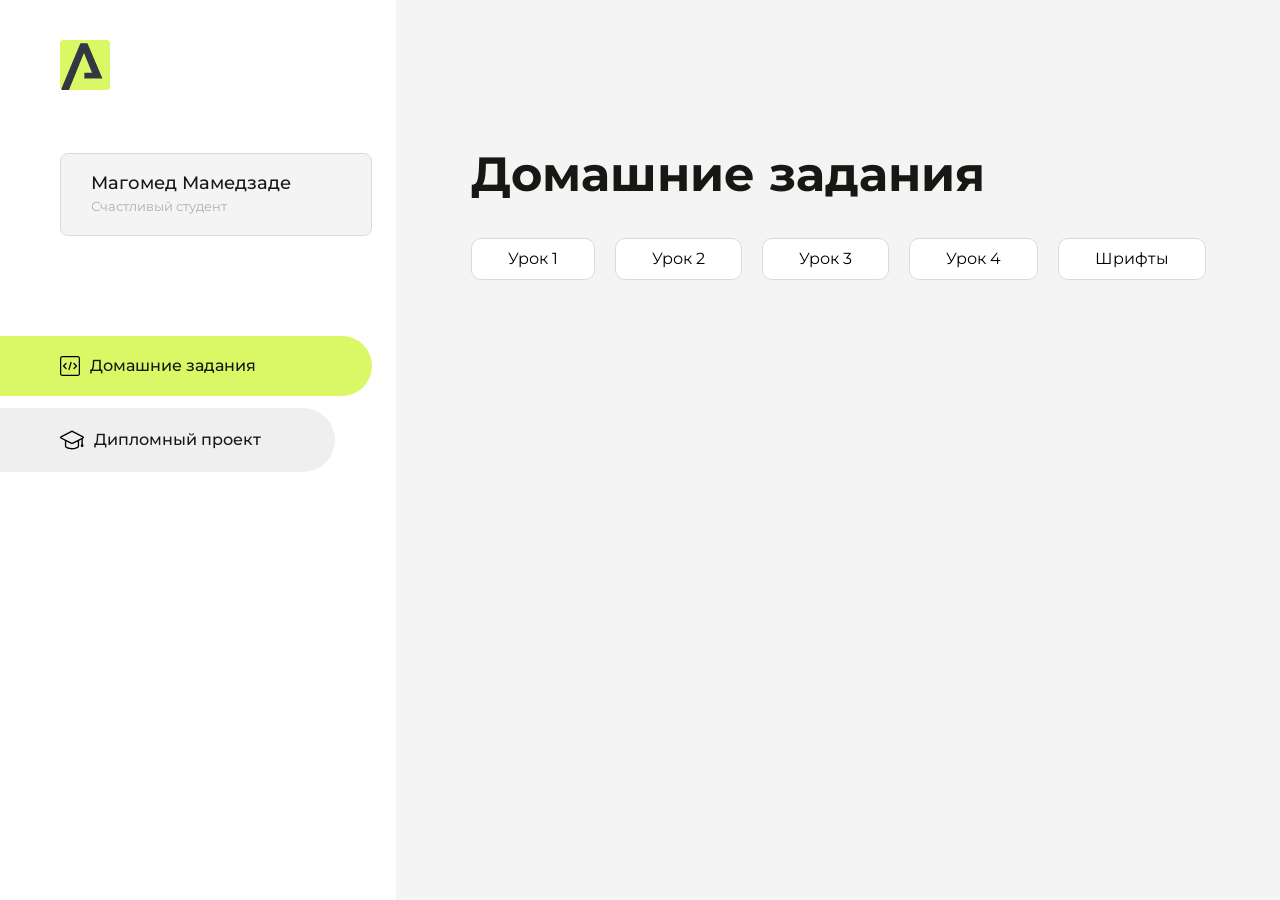
==== index.html @ 8151aec9 "Update index.html" ====
<!DOCTYPE html>
<html lang="en">
<head>
    <meta charset="UTF-8">
    <meta name="viewport" content="width=device-width, initial-scale=1.0">
    <title>Домашняя работа</title>
    <link rel="shortcut icon" href="src/logo.ico" type="image/x-icon">
    <link rel="preconnect" href="https://fonts.googleapis.com">
    <link rel="preconnect" href="https://fonts.gstatic.com" crossorigin>
    <link href="https://fonts.googleapis.com/css2?family=Montserrat:wght@400;500;700&family=Rubik:wght@500&display=swap"
          rel="stylesheet">
    <link rel="stylesheet" href="src/style.css">
</head>
<body id="body">
<div class="overlay" id="overlay"></div>
<div class="layout">
    <div class="burger" id="burger">
        <svg viewBox="0 0 24 24" fill="none" xmlns="http://www.w3.org/2000/svg">
            <g id="SVGRepo_bgCarrier" stroke-width="0"></g>
            <g id="SVGRepo_tracerCarrier" stroke-linecap="round" stroke-linejoin="round"></g>
            <g id="SVGRepo_iconCarrier">
                <path d="M4 18L20 18" stroke="#DAF765" stroke-width="2" stroke-linecap="round"></path>
                <path d="M4 12L20 12" stroke="#DAF765" stroke-width="2" stroke-linecap="round"></path>
                <path d="M4 6L20 6" stroke="#DAF765" stroke-width="2" stroke-linecap="round"></path>
            </g>
        </svg>
    </div>
    <aside class="sidebar" id="sidebar">
        <div class="sidebar__inner">
            <div class="logo">
                <svg width="50" height="50" viewBox="0 0 50 50" fill="none" xmlns="http://www.w3.org/2000/svg">
                    <g clip-path="url(#clip0_513_74730)">
                        <path d="M46.17 -0.257004H3.83C1.57281 -0.257004 -0.257 1.57281 -0.257 3.83V46.17C-0.257 48.4272 1.57281 50.257 3.83 50.257H46.17C48.4272 50.257 50.257 48.4272 50.257 46.17V3.83C50.257 1.57281 48.4272 -0.257004 46.17 -0.257004Z"
                              fill="#DAF765"/>
                        <path d="M24.375 38.4H42.461L27.441 3.1585H20.4355C20.4355 3.1585 6.7895 35.881 1.1945 49.294C2.015 50.0275 3.0945 50.257 3.6945 50.257H8.8445L23.954 13.07L32.0465 32.8285H24.375V38.4Z"
                              fill="#323843"/>
                    </g>
                    <defs>
                        <clipPath id="clip0_513_74730">
                            <rect width="50" height="50" fill="white"/>
                        </clipPath>
                    </defs>
                </svg>
            </div>
            <div class="sidebar__user">
                <div class="sidebar__name">Магомед Мамедзаде</div>
                <div class="sidebar__text">Счастливый студент</div>
            </div>
            <div class="sidebar__tabs">
                <div class="sidebar__item">
                    <button class="sidebar__button active" id="tasks">
                        <svg xmlns="http://www.w3.org/2000/svg" width="20" height="20" viewBox="0 0 20 20" fill="none">
                            <g clip-path="url(#clip0_704_74543)">
                                <path d="M17.7083 20H2.29167C1.0275 20 0 18.9725 0 17.7083V2.29167C0 1.0275 1.0275 0 2.29167 0H17.7083C18.9725 0 20 1.0275 20 2.29167V17.7083C20 18.9725 18.9725 20 17.7083 20ZM2.29167 1.25C1.7175 1.25 1.25 1.7175 1.25 2.29167V17.7083C1.25 18.2825 1.7175 18.75 2.29167 18.75H17.7083C18.2825 18.75 18.75 18.2825 18.75 17.7083V2.29167C18.75 1.7175 18.2825 1.25 17.7083 1.25H2.29167Z"
                                      fill="black"/>
                                <path d="M6.04167 13.125C5.88167 13.125 5.72167 13.0642 5.6 12.9417L3.1 10.4417C2.85583 10.1975 2.85583 9.80167 3.1 9.5575L5.6 7.0575C5.84417 6.81333 6.24 6.81333 6.48417 7.0575C6.72833 7.30167 6.72833 7.6975 6.48417 7.94167L4.42583 10L6.48417 12.0583C6.72833 12.3025 6.72833 12.6983 6.48417 12.9425C6.36167 13.0642 6.20167 13.125 6.04167 13.125Z"
                                      fill="black"/>
                                <path d="M8.95833 14.1667C8.9 14.1667 8.84 14.1583 8.78167 14.1417C8.45083 14.0442 8.26083 13.6967 8.35833 13.3658L10.4417 6.28251C10.5392 5.95084 10.8892 5.76417 11.2175 5.85917C11.5483 5.95667 11.7383 6.30417 11.6408 6.63501L9.5575 13.7183C9.47833 13.9908 9.22833 14.1667 8.95833 14.1667Z"
                                      fill="black"/>
                                <path d="M13.9583 13.125C13.7983 13.125 13.6383 13.0642 13.5167 12.9417C13.2725 12.6975 13.2725 12.3017 13.5167 12.0575L15.575 9.99916L13.5167 7.94083C13.2725 7.69666 13.2725 7.30083 13.5167 7.05666C13.7608 6.81249 14.1567 6.81249 14.4008 7.05666L16.9008 9.55666C17.145 9.80083 17.145 10.1967 16.9008 10.4408L14.4008 12.9408C14.2783 13.0642 14.1183 13.125 13.9583 13.125Z"
                                      fill="black"/>
                            </g>
                            <defs>
                                <clipPath id="clip0_704_74543">
                                    <rect width="20" height="20" fill="white"/>
                                </clipPath>
                            </defs>
                        </svg>
                        <span>Домашние задания</span></button>
                </div>
                <div class="sidebar__item">
                    <button class="sidebar__button" id="diplom">
                        <svg xmlns="http://www.w3.org/2000/svg" width="24" height="24" viewBox="0 0 24 24" fill="none">
                            <g clip-path="url(#clip0_704_74553)">
                                <path d="M23.2628 10.5971C23.7176 10.365 24 9.90375 24 9.39337C24 8.883 23.7176 8.42175 23.2628 8.18962L12.6135 2.75362C12.2291 2.55824 11.7705 2.55787 11.3854 2.75399L0.736875 8.19C0.282375 8.42175 0 8.883 0 9.39337C0 9.90375 0.282375 10.365 0.736875 10.5971L4.89038 12.7177V18.2074C4.89038 19.8154 8.412 21.393 12 21.393C15.5884 21.393 19.1096 19.815 19.1096 18.2074V12.7174L21.4609 11.517V15.8017L20.901 17.2305C20.7409 17.6389 20.7934 18.0994 21.0405 18.4616C21.2876 18.8246 21.6979 19.041 22.1366 19.041C22.5754 19.041 22.9852 18.8246 23.2324 18.462C23.4795 18.099 23.532 17.6385 23.3719 17.2301L22.8124 15.8021V10.827L23.2628 10.5971ZM17.7623 18.1721C17.6198 18.6375 15.3491 20.0419 12 20.0419C8.65088 20.0419 6.38025 18.6375 6.2415 18.2074V12.3037L6.23887 12.3019C6.23812 12.057 6.1065 11.8207 5.87325 11.7019L1.3515 9.39337L12 3.95737L22.6489 9.39337L12 14.8294L5.87325 11.7019C5.54063 11.5331 4.6695 11.6674 4.5 12C4.33012 12.3322 4.55813 12.5479 4.89038 12.7177L11.3857 16.0331C11.5781 16.1314 11.7889 16.1805 12 16.1805C12.2107 16.1805 12.4222 16.1314 12.6146 16.0331L17.7593 13.407L17.7623 18.1721Z"
                                      fill="black"/>
                            </g>
                            <defs>
                                <clipPath id="clip0_704_74553">
                                    <rect width="24" height="24" fill="white"/>
                                </clipPath>
                            </defs>
                        </svg>
                        <span>Дипломный проект</span></button>
                </div>
            </div>
        </div>

    </aside>
    <div class="content">
        <div class="container">
            <div class="content__block" id="tasksBlock">
                <div class="content__title">Домашние задания</div>
                <ul class="content__list">
                    <li class="content__list-item">
                        <a href="First project/index.html">Урок 1</a>
                    </li>
                     <li class="content__list-item">
                        <a href="Статья(практика)/index.html">Урок 2</a>
                    </li>
                    <li class="content__list-item">
                        <a href="Homework (tables)/index.html">Урок 3</a>
                    </li>
                     <li class="content__list-item">
                        <a href="Практика по формам/index.html">Урок 4</a>
                    </li>
                    <li class="content__list-item">
                        <a href="Шрифты/index.html">Шрифты</a>
                    </li>
                </ul>
            </div>
            <div class="content__block hidden" id="diplomBlock">
                <div class="content__title">Дипломный проект</div>
                <div class="content__list-diplom">
                    <a href="ПАПКА-С-НОМЕРОМ-УРОКА">Ссылка на ДЗ</a>
                </div>
                <div class="content__decor">
                    <div class="content__decor-text">Давай проверим, чему ты научился!</div>
                    <div class="content__decor-img">
                        <img src="src/decor.png" alt="decor">
                    </div>
                </div>
            </div>
        </div>
    </div>
</div>
<script src="src/index.js"></script>
</body>
</html>
---- src/style.css ----
*{padding: 0;margin: 0;border: 0;}
*,*:before,*:after{-webkit-box-sizing: border-box;box-sizing: border-box;}
:focus,:active{outline: none;}
a:focus,a:active{outline: none;}
nav,footer,header,aside{display: block;}
html,body{
    height:100%;width:100%;
    font-size:100%;line-height:1;-ms-text-size-adjust:100%;-moz-text-size-adjust:100%;-webkit-text-size-adjust:100%;}
input,button,textarea{font-family:inherit;}
input::-ms-clear{display: none;}
button{cursor: pointer;}
button::-moz-focus-inner{padding:0;border:0;}
a,a:visited{text-decoration: none;}
a:hover{text-decoration: none;}
ul li{list-style: none;}
img{vertical-align: top;}
h1,h2,h3,h4,h5,h6{font-size:inherit;font-weight: inherit;}
a{color:inherit;}



body {
    font-family: "Montserrat",SansSerif;
    color: black;
}

body.overflow {
    overflow: hidden;
}



.layout {
    display: -webkit-box;
    display: -ms-flexbox;
    display: flex;
    min-height: 100vh;
}

.sidebar {
    padding: 40px 24px 40px 0;
    -ms-flex-negative: 0;
    flex-shrink: 0;
    background-color: white;
}



.content {
    -webkit-box-flex: 1;
    -ms-flex-positive: 1;
    flex-grow: 1;
    background-color: #F4F4F4;
}

.container {
    display: -webkit-box;
    display: -ms-flexbox;
    display: flex;
    -webkit-box-orient: vertical;
    -webkit-box-direction: normal;
    -ms-flex-direction: column;
    flex-direction: column;
    -webkit-box-pack: center;
    -ms-flex-pack: center;
    justify-content: center;
    -webkit-box-align: center;
    -ms-flex-align: center;
    align-items: center;
    padding: 150px 60px 80px 60px;
}


.logo {
    margin-left: 60px;
    margin-bottom: 60px;
}

.sidebar__user {
    background-color: #F4F4F4;
    padding: 20px 30px;
    margin-left: 60px;
    margin-bottom: 100px;
    border-radius: 8px;
    border: 1px solid #DADEC9;
}

.sidebar__name {
    color:#161814;
    font-size: 18px;
    font-weight: 500;
    margin-bottom: 6px;
}

.sidebar__text {
    color: #AFB1A7;
    font-size: 13px;
    font-weight: 400;
    line-height: 130%; /* 16.9px */
}

.sidebar__item {
    width: 372px;
}

.sidebar__button {
    display: -webkit-box;
    display: -ms-flexbox;
    display: flex;
    -webkit-box-align: center;
    -ms-flex-align: center;
    align-items: center;
    gap: 10px;
    padding: 20px 60px;
    margin-bottom: 12px;
    border-radius: 0px 100px 100px 0px;
    -webkit-transition: all .5s;
    -o-transition: all .5s;
    transition: all .5s;
    cursor: pointer;
    width: 90%;
    color:#161814;
    font-size: 16px;
    font-weight: 500;
}

.sidebar__button.active , .sidebar__button:hover {
    width: 100%;
    background-color: #DAF765;
}


.content__title {
    color: #161814;
    font-size: 48px;
    font-weight: 700;
    margin-bottom: 40px;
}

.content__list {
    display: -webkit-box;
    display: -ms-flexbox;
    display: flex;
    -webkit-box-align: center;
    -ms-flex-align: center;
    align-items: center;
    -ms-flex-wrap: wrap;
    flex-wrap: wrap;
    gap: 20px;
}



.content__list-item  {
    cursor: pointer;
    padding: 12px 18px;
    background-color: #fff;
    border-radius: 10px;
    border: 1px solid #DADEC9;
    -webkit-transition: all .3s;
    -o-transition: all .3s;
    transition: all .3s;
}

.content__list-item:hover,.content__list-diplom:hover {
    background-color: #AFB1A7;
}

li a {
    padding: 12px 18px;

}


.content__list-diplom {
    -webkit-transition: all .3s;
    -o-transition: all .3s;
    transition: all .3s;
    display: inline-block;
    padding: 12px 18px;
    background-color: #fff;
    border-radius: 10px;
    border: 1px solid #DADEC9;
}

.content__decor {
    display: -webkit-box;
    display: -ms-flexbox;
    display: flex;
    -webkit-box-align: center;
    -ms-flex-align: center;
    align-items: center;
}

.content__decor-text {
    color:#BEDD44;
    font-size: 36px;
    font-weight: 700;
    line-height: 110%; /* 39.6px */
}

.content__block {
    max-width: 1200px;
}

.content__block.hidden {
    display: none;
}

.content__decor-img img{
    width: 100%;
}

.burger {
    display: none;
    padding: 5px;
    position: fixed;
    top: 3%;
    right: 7%;
    width: 40px;
    height: 40px;
    background-color: #161814;
    border-radius: 50%;
    z-index: 10;
    border: 1px solid #DAF765;
}

@media (max-width: 768px) {
    .burger {
        display: block;
    }

    .sidebar {
        -webkit-transition: all .3s;
        -o-transition: all .3s;
        transition: all .3s;
        -webkit-transform: translateX(-100%);
        -ms-transform: translateX(-100%);
        transform: translateX(-100%);
        position: fixed;
        top: 0;
        left: 0;
        bottom: 0;
        z-index: 5;
    }

    .sidebar.show {
        -webkit-transform: translateX(0%);
        -ms-transform: translateX(0%);
        transform: translateX(0%);
    }

    .overlay {
        opacity: 0;
        pointer-events: none;
        -webkit-transition: all .3s;
        -o-transition: all .3s;
        transition: all .3s;
        position: absolute;
        top: 0;
        right: 0;
        left: 0;
        bottom: 0;
        z-index: 3;
        background-color: #000000e0;
    }

    .overlay.show {
        opacity: 1;
        pointer-events: all;
    }

    .container {
        padding: 40px 20px;
        min-height: 100%;
    }

    .content__decor {
        margin-top: 20px;
        -webkit-box-orient: vertical;
        -webkit-box-direction: normal;
        -ms-flex-direction: column;
        flex-direction: column;
    }
}

@media (max-width: 400px) {
    .sidebar__user {
        margin-left: 0;
    }
}
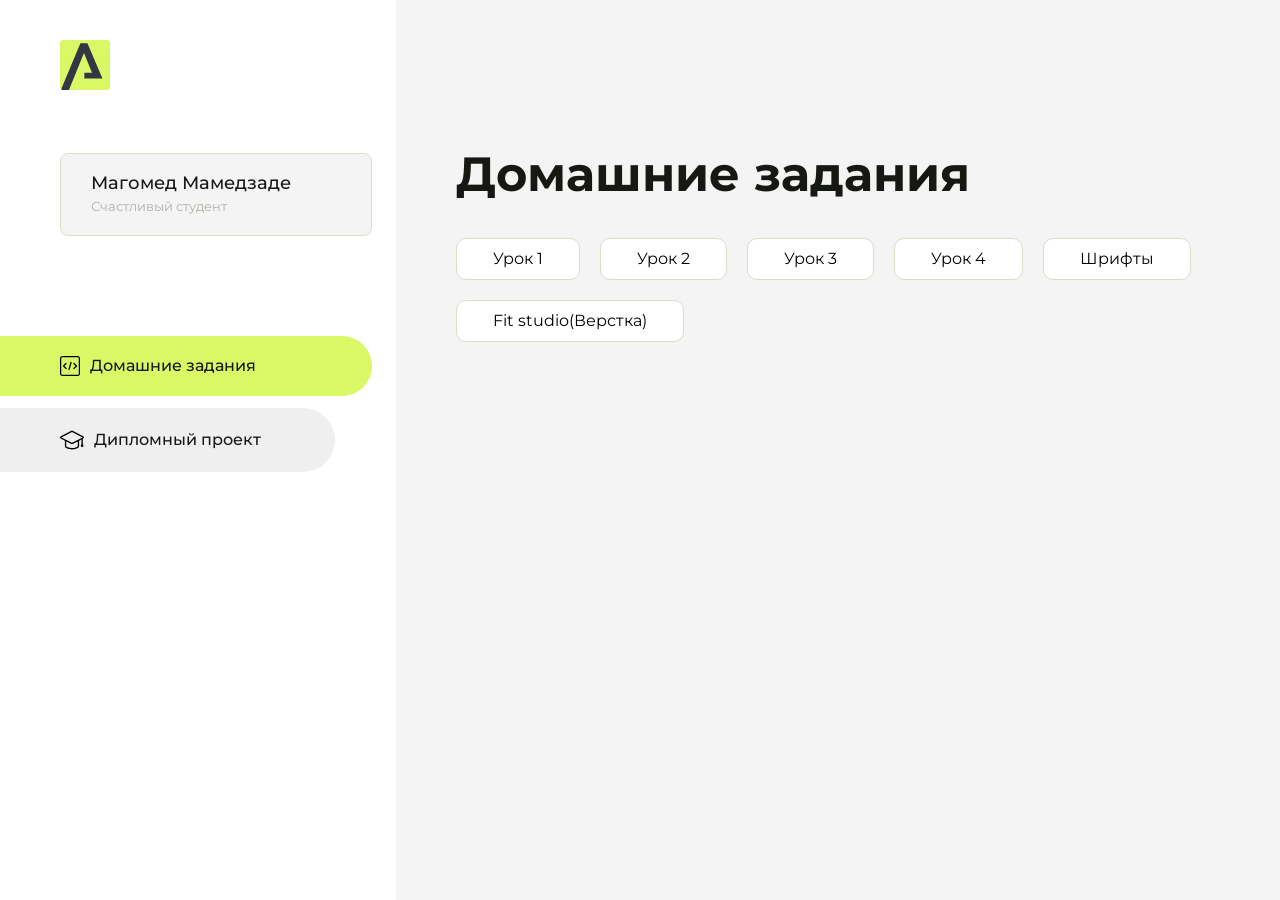
==== commit 3760efa9: "Update tasks list in index.html Added a new link for 'Fit studio(Верстка)' in the tasks list." ====
--- a/index.html
+++ b/index.html
@@ -107,6 +107,9 @@
                     <li class="content__list-item">
                         <a href="Шрифты/index.html">Шрифты</a>
                     </li>
+                    <li class="content__list-item">
+                        <a href="Fit studio(Верстка)/index.html">Fit studio(Верстка)</a>
+                    </li>
                 </ul>
             </div>
             <div class="content__block hidden" id="diplomBlock">
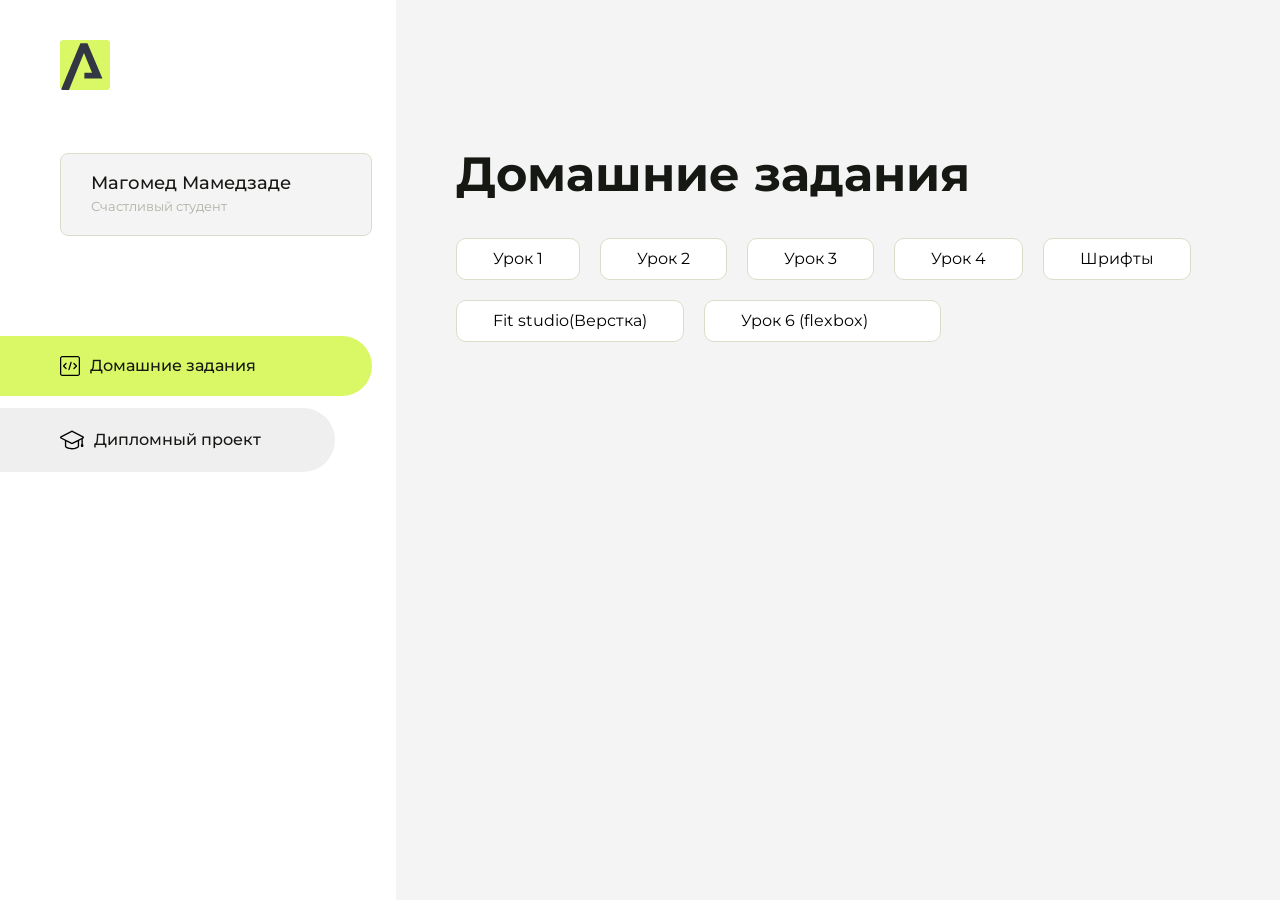
==== commit 22111dfa: "Update index.html" ====
--- a/index.html
+++ b/index.html
@@ -110,6 +110,9 @@
                     <li class="content__list-item">
                         <a href="Fit studio(Верстка)/index.html">Fit studio(Верстка)</a>
                     </li>
+                    <li class="content__list-item">
+                        <a href="flexbox(шапка)/index.html">Урок 6 (flexbox)<a>
+                    </li>
                 </ul>
             </div>
             <div class="content__block hidden" id="diplomBlock">
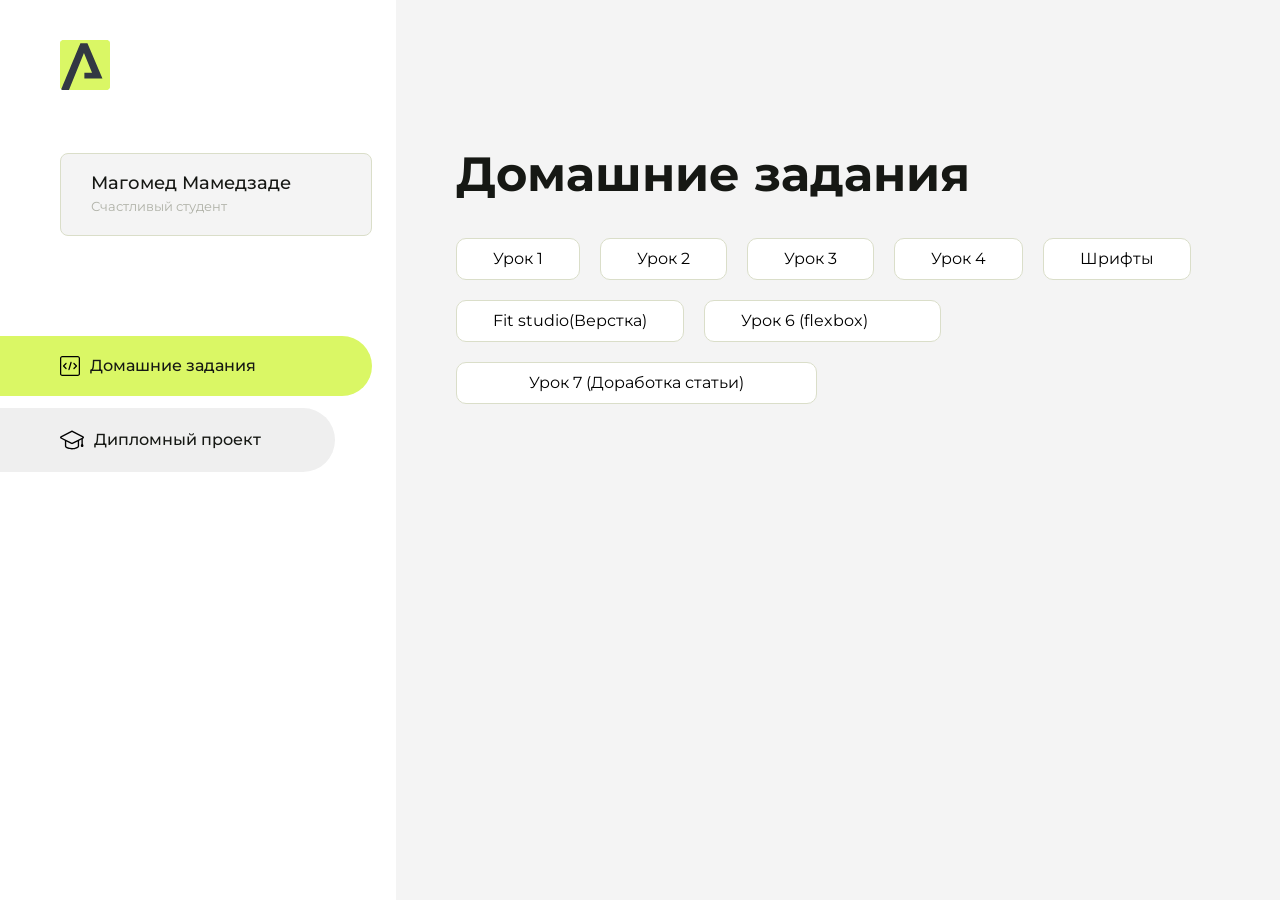
==== commit 7c158352: "Update homework links in index.html Added additional lesson links to the homework section." ====
--- a/index.html
+++ b/index.html
@@ -113,6 +113,9 @@
                     <li class="content__list-item">
                         <a href="flexbox(шапка)/index.html">Урок 6 (flexbox)<a>
                     </li>
+                     <li class="content__list-item">
+                        <a href="Fit studio/index.html">Урок 7 (Доработка статьи)<a>
+                    </li>
                 </ul>
             </div>
             <div class="content__block hidden" id="diplomBlock">
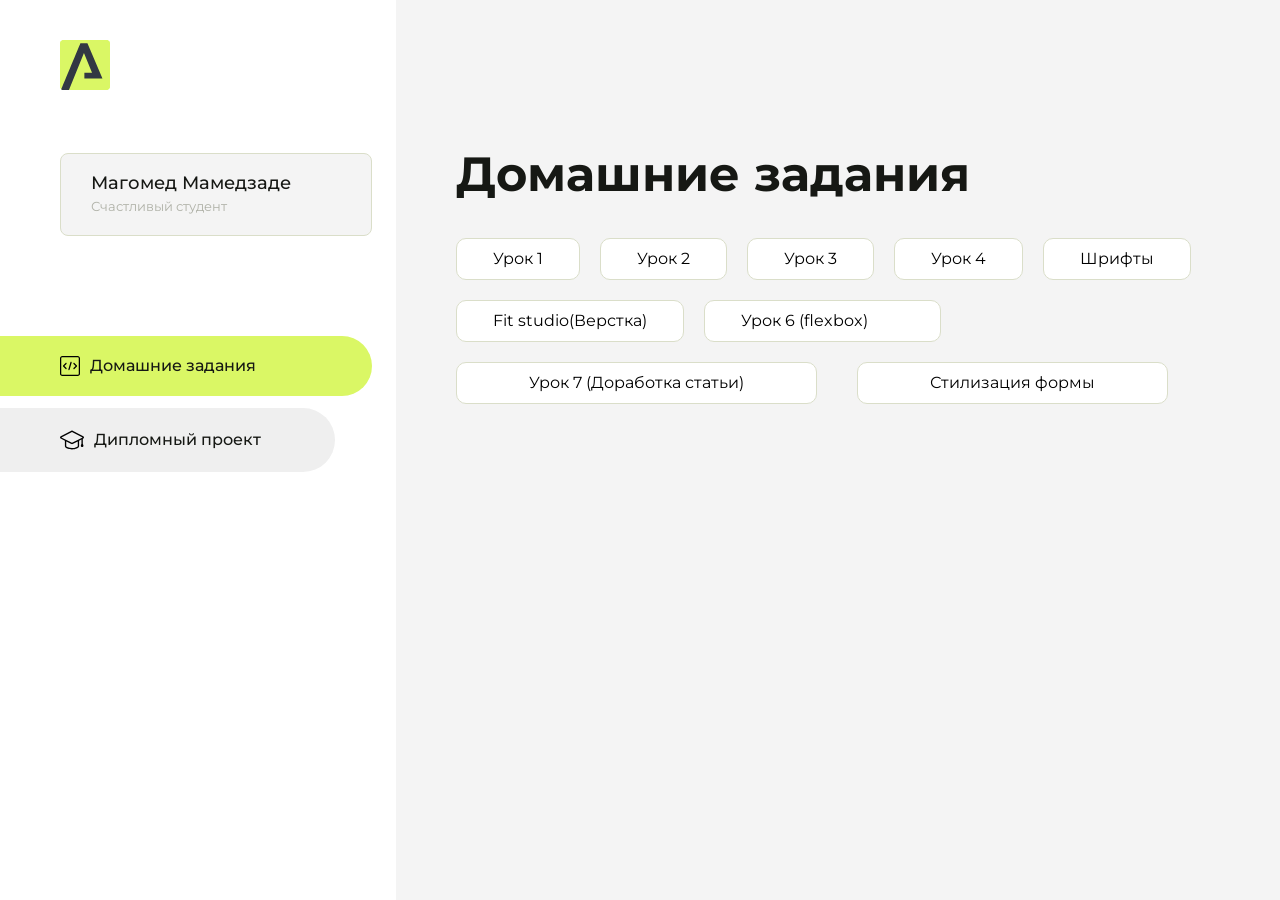
==== commit f3370b80: "Update index.html" ====
--- a/index.html
+++ b/index.html
@@ -116,6 +116,9 @@
                      <li class="content__list-item">
                         <a href="Fit studio/index.html">Урок 7 (Доработка статьи)<a>
                     </li>
+                    <li class="content__list-item">
+                        <a href="Стилизация формы/index.html">Стилизация формы<a>
+                    </li>
                 </ul>
             </div>
             <div class="content__block hidden" id="diplomBlock">
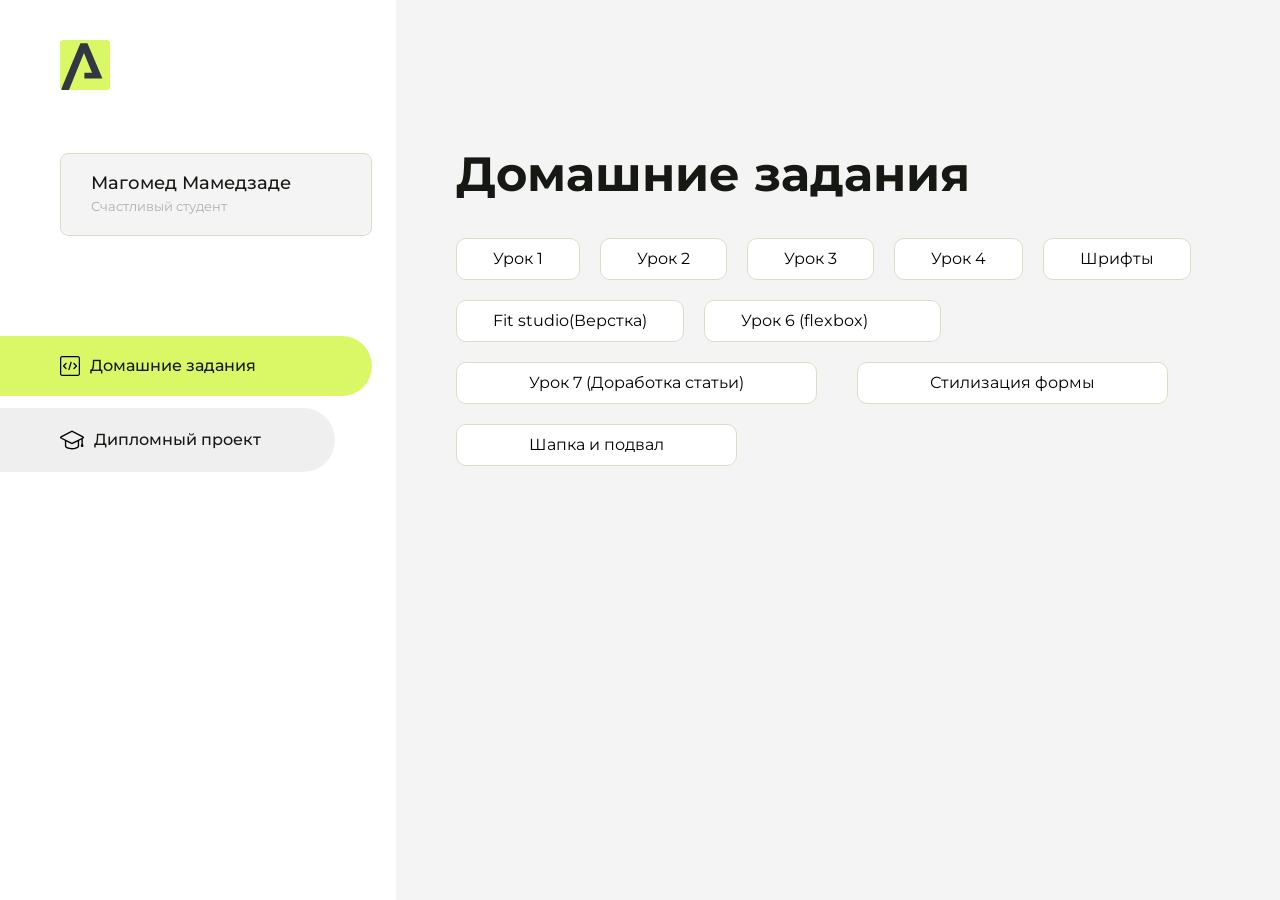
==== commit 25dd9e85: "Update index.html with new assignment links The HTML structure has been updated with new content and" ====
--- a/index.html
+++ b/index.html
@@ -117,7 +117,10 @@
                         <a href="Fit studio/index.html">Урок 7 (Доработка статьи)<a>
                     </li>
                     <li class="content__list-item">
-                        <a href="Стилизация формы/index.html">Стилизация формы<a>
+                        <a href="Cтилизация формы/index.html">Стилизация формы<a>
+                    </li>
+                    <li class="content__list-item">
+                        <a href="Fit studio/index.html">Шапка и подвал<a>
                     </li>
                 </ul>
             </div>
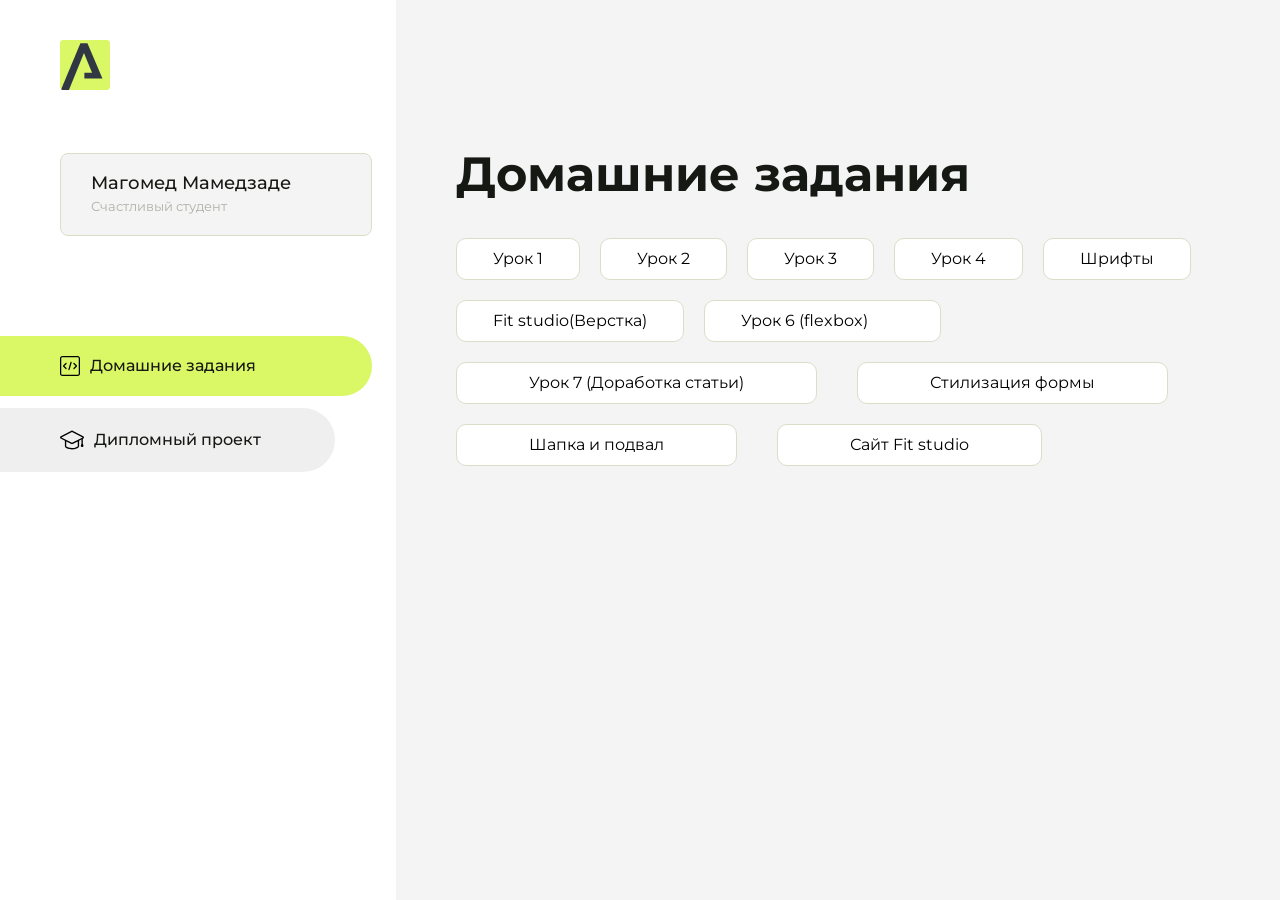
==== commit e46d96e3: "Update index.html" ====
--- a/index.html
+++ b/index.html
@@ -122,6 +122,9 @@
                     <li class="content__list-item">
                         <a href="Fit studio/index.html">Шапка и подвал<a>
                     </li>
+                    <li class="content__list-item">
+                        <a href="сайт FIt studio/index.html">Сайт Fit studio<a>
+                    </li>
                 </ul>
             </div>
             <div class="content__block hidden" id="diplomBlock">
